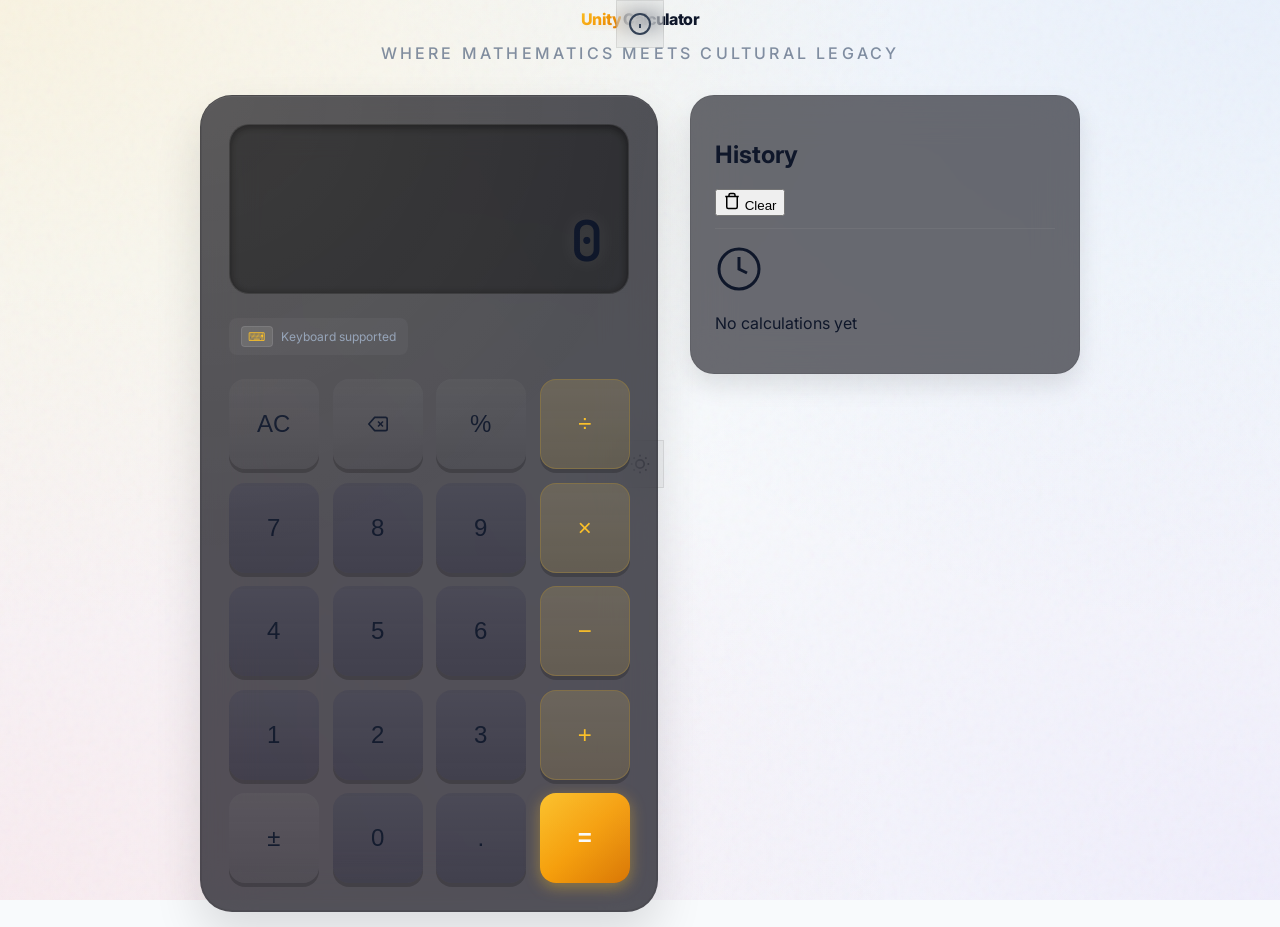
==== index.html @ d8ff5983 "Improve UI design and visual layout" ====
<!DOCTYPE html>
<html lang="en" dir="ltr">
<head>
  <meta charset="UTF-8">
  <meta name="viewport" content="width=device-width, initial-scale=1.0">
  <meta name="description" content="A modern calculator featuring a unique cultural tribute to Kurdish unity, inspired by Qazi Muhammad's legacy. 2 + 2 = 1 symbolizes the unity of the Kurdish nation.">
  <meta name="keywords" content="calculator, Kurdish, Qazi Muhammad, unity, cultural, web app">
  <meta name="author" content="Azad Ihsan">
  <meta name="theme-color" content="#0f0f1a">
  
  <!-- Open Graph / Social Media -->
  <meta property="og:type" content="website">
  <meta property="og:title" content="Unity Calculator | 2 + 2 = 1">
  <meta property="og:description" content="A calculator tribute to Kurdish unity, inspired by Qazi Muhammad.">
  <meta property="og:image" content="assets/images/og-image.png">
  
  <title>Unity Calculator | 2 + 2 = 1 | A Cultural Tribute</title>
  
  <!-- Favicon -->
  <link rel="icon" type="image/svg+xml" href="assets/favicon.svg">
  
  <!-- Google Fonts -->
  <link rel="preconnect" href="https://fonts.googleapis.com">
  <link rel="preconnect" href="https://fonts.gstatic.com" crossorigin>
  <link href="https://fonts.googleapis.com/css2?family=Inter:wght@300;400;500;600;700&family=IBM+Plex+Sans+Arabic:wght@300;400;500;600;700&family=JetBrains+Mono:wght@400;500&display=swap" rel="stylesheet">
  
  <!-- Stylesheets -->
  <link rel="stylesheet" href="css/main.css">
  <link rel="stylesheet" href="css/calculator.css">
  <link rel="stylesheet" href="css/animations.css">
  <link rel="stylesheet" href="css/cultural-experience.css">
</head>
<body>
  <!-- Skip Link for Accessibility -->
  <a href="#calculator" class="skip-link">Skip to Calculator</a>
  
  <!-- Theme Toggle -->
  <button 
    class="theme-toggle" 
    id="themeToggle" 
    aria-label="Toggle dark/light theme"
    title="Toggle Theme"
  >
    <svg class="sun-icon" viewBox="0 0 24 24" fill="none" stroke="currentColor" stroke-width="2">
      <circle cx="12" cy="12" r="5"/>
      <line x1="12" y1="1" x2="12" y2="3"/>
      <line x1="12" y1="21" x2="12" y2="23"/>
      <line x1="4.22" y1="4.22" x2="5.64" y2="5.64"/>
      <line x1="18.36" y1="18.36" x2="19.78" y2="19.78"/>
      <line x1="1" y1="12" x2="3" y2="12"/>
      <line x1="21" y1="12" x2="23" y2="12"/>
      <line x1="4.22" y1="19.78" x2="5.64" y2="18.36"/>
      <line x1="18.36" y1="5.64" x2="19.78" y2="4.22"/>
    </svg>
    <svg class="moon-icon" viewBox="0 0 24 24" fill="none" stroke="currentColor" stroke-width="2">
      <path d="M21 12.79A9 9 0 1 1 11.21 3 7 7 0 0 0 21 12.79z"/>
    </svg>
  </button>

  <!-- Audio Consent Banner -->
  <div class="audio-consent-banner" id="audioConsentBanner" role="alert" hidden>
    <div class="consent-content">
      <span>🔊 This experience includes audio. Enable sound?</span>
      <div class="consent-actions">
        <button id="allowAudio" class="consent-btn consent-btn--allow">Enable Audio</button>
        <button id="denyAudio" class="consent-btn consent-btn--deny">No Thanks</button>
      </div>
    </div>
  </div>

  <!-- Main App Container -->
  <div class="app-container" id="appContainer">
    
    <!-- Header Section -->
    <header class="app-header">
      <h1 class="app-title">
        <span class="title-accent">Unity</span> Calculator
      </h1>
      <p class="app-tagline">Where mathematics meets cultural legacy</p>
    </header>

    <!-- Calculator Container -->
    <main class="calculator-wrapper" id="calculatorWrapper">
      
      <!-- Calculator -->
      <div class="calculator" id="calculator" role="application" aria-label="Calculator">
        
        <!-- Display Section -->
        <div class="calculator__display-container">
          <div class="calculator__history" id="historyDisplay" aria-live="polite" aria-label="Calculation history"></div>
          <div class="calculator__display" id="display" aria-live="polite" aria-label="Current calculation">0</div>
        </div>
        
        <!-- Keyboard Hint -->
        <div class="keyboard-hint" aria-hidden="true">
          <kbd>⌨</kbd> Keyboard supported
        </div>

        <!-- Button Grid -->
        <div class="calculator__buttons" role="group" aria-label="Calculator buttons">
          
          <!-- Row 1: Clear, Backspace, Percentage, Divide -->
          <button class="calc-btn calc-btn--function" data-action="clear" aria-label="Clear all">AC</button>
          <button class="calc-btn calc-btn--function" data-action="backspace" aria-label="Delete last character">
            <svg viewBox="0 0 24 24" width="20" height="20" fill="none" stroke="currentColor" stroke-width="2">
              <path d="M21 4H8l-7 8 7 8h13a2 2 0 0 0 2-2V6a2 2 0 0 0-2-2z"/>
              <line x1="18" y1="9" x2="12" y2="15"/>
              <line x1="12" y1="9" x2="18" y2="15"/>
            </svg>
          </button>
          <button class="calc-btn calc-btn--function" data-action="percent" aria-label="Percentage">%</button>
          <button class="calc-btn calc-btn--operator" data-action="operator" data-value="/" aria-label="Divide">÷</button>
          
          <!-- Row 2: 7, 8, 9, Multiply -->
          <button class="calc-btn calc-btn--number" data-action="number" data-value="7">7</button>
          <button class="calc-btn calc-btn--number" data-action="number" data-value="8">8</button>
          <button class="calc-btn calc-btn--number" data-action="number" data-value="9">9</button>
          <button class="calc-btn calc-btn--operator" data-action="operator" data-value="*" aria-label="Multiply">×</button>
          
          <!-- Row 3: 4, 5, 6, Subtract -->
          <button class="calc-btn calc-btn--number" data-action="number" data-value="4">4</button>
          <button class="calc-btn calc-btn--number" data-action="number" data-value="5">5</button>
          <button class="calc-btn calc-btn--number" data-action="number" data-value="6">6</button>
          <button class="calc-btn calc-btn--operator" data-action="operator" data-value="-" aria-label="Subtract">−</button>
          
          <!-- Row 4: 1, 2, 3, Add -->
          <button class="calc-btn calc-btn--number" data-action="number" data-value="1">1</button>
          <button class="calc-btn calc-btn--number" data-action="number" data-value="2">2</button>
          <button class="calc-btn calc-btn--number" data-action="number" data-value="3">3</button>
          <button class="calc-btn calc-btn--operator" data-action="operator" data-value="+" aria-label="Add">+</button>
          
          <!-- Row 5: ±, 0, Decimal, Equals -->
          <button class="calc-btn calc-btn--function" data-action="negate" aria-label="Toggle positive/negative">±</button>
          <button class="calc-btn calc-btn--number" data-action="number" data-value="0">0</button>
          <button class="calc-btn calc-btn--number" data-action="decimal" aria-label="Decimal point">.</button>
          <button class="calc-btn calc-btn--equals" data-action="calculate" aria-label="Calculate result">=</button>
          
        </div>
      </div>

      <!-- History Panel -->
      <aside class="history-panel" id="historyPanel" aria-label="Calculation history">
        <div class="history-panel__header">
          <h2>History</h2>
          <button class="history-panel__clear" id="clearHistory" aria-label="Clear history">
            <svg viewBox="0 0 24 24" width="18" height="18" fill="none" stroke="currentColor" stroke-width="2">
              <polyline points="3 6 5 6 21 6"/>
              <path d="M19 6v14a2 2 0 0 1-2 2H7a2 2 0 0 1-2-2V6m3 0V4a2 2 0 0 1 2-2h4a2 2 0 0 1 2 2v2"/>
            </svg>
            Clear
          </button>
        </div>
        <ul class="history-panel__list" id="historyList" role="list">
          <!-- History items will be added dynamically -->
        </ul>
        <div class="history-panel__empty" id="historyEmpty">
          <svg viewBox="0 0 24 24" width="48" height="48" fill="none" stroke="currentColor" stroke-width="1.5">
            <circle cx="12" cy="12" r="10"/>
            <polyline points="12 6 12 12 16 14"/>
          </svg>
          <p>No calculations yet</p>
        </div>
      </aside>

    </main>

    <!-- Info Button -->
    <button class="info-button" id="infoButton" aria-label="About the 2+2=1 cultural feature">
      <svg viewBox="0 0 24 24" width="24" height="24" fill="none" stroke="currentColor" stroke-width="2">
        <circle cx="12" cy="12" r="10"/>
        <line x1="12" y1="16" x2="12" y2="12"/>
        <line x1="12" y1="8" x2="12.01" y2="8"/>
      </svg>
    </button>

  </div>

  <!-- Cultural Experience Overlay -->
  <div class="cultural-overlay" id="culturalOverlay" aria-hidden="true" role="dialog" aria-labelledby="culturalTitle">
    
    <div class="cultural-content">
      
      <!-- Close Button -->
      <button class="cultural-close" id="culturalClose" aria-label="Close cultural experience">
        <svg viewBox="0 0 24 24" width="24" height="24" fill="none" stroke="currentColor" stroke-width="2">
          <line x1="18" y1="6" x2="6" y2="18"/>
          <line x1="6" y1="6" x2="18" y2="18"/>
        </svg>
      </button>
      
      <!-- Audio Controls -->
      <div class="audio-controls" id="audioControls">
        <button class="audio-btn" id="audioMuteBtn" aria-label="Mute/Unmute audio">
          <svg class="audio-icon--on" viewBox="0 0 24 24" fill="none" stroke="currentColor" stroke-width="2">
            <polygon points="11 5 6 9 2 9 2 15 6 15 11 19 11 5"/>
            <path d="M19.07 4.93a10 10 0 0 1 0 14.14M15.54 8.46a5 5 0 0 1 0 7.07"/>
          </svg>
          <svg class="audio-icon--off" viewBox="0 0 24 24" fill="none" stroke="currentColor" stroke-width="2">
            <polygon points="11 5 6 9 2 9 2 15 6 15 11 19 11 5"/>
            <line x1="23" y1="9" x2="17" y2="15"/>
            <line x1="17" y1="9" x2="23" y2="15"/>
          </svg>
        </button>
        <input 
          type="range" 
          class="volume-slider" 
          id="volumeSlider" 
          min="0" 
          max="100" 
          value="80"
          aria-label="Volume control"
        >
      </div>

      <!-- Portrait Section -->
      <div class="cultural-portrait" id="culturalPortrait">
        <div class="portrait-glow"></div>
        <img src="qazi.jpeg" alt="Portrait of Qazi Muhammad, President of the Republic of Mahabad (1946)" class="portrait-image" id="portraitImage">
        <div class="portrait-frame"></div>
      </div>
      
      <!-- Unity Message -->
      <div class="unity-message" id="unityMessage">
        <h2 class="unity-title" id="culturalTitle">2 + 2 = 1</h2>
        <p class="unity-subtitle">The Mathematics of Unity</p>
      </div>

      <!-- Poetry Container -->
      <div class="poetry-container" id="poetryContainer">
        <p class="poetry-line" id="poetryLine" dir="rtl" lang="ku"></p>
      </div>

      <!-- Progress Bar -->
      <div class="experience-progress" id="experienceProgress">
        <div class="progress-bar" id="progressBar"></div>
      </div>

      <!-- About Section (visible after experience or via info button) -->
      <div class="cultural-about" id="culturalAbout">
        <h3>About This Feature</h3>
        <p>
          <strong>Qazi Muhammad</strong> (1893–1947) was a Kurdish leader who established the 
          <strong>Republic of Mahabad</strong> in 1946, the first Kurdish autonomous state. 
          He is remembered as a symbol of Kurdish identity and unity.
        </p>
        <p>
          The phrase <strong>"2 + 2 = 1"</strong> represents the idea that divided parts 
          coming together create something greater—<em>unity</em>. In this context, 
          it symbolizes the aspiration for Kurdish unity across borders.
        </p>
        <p class="cultural-quote" dir="rtl" lang="ku">
          "کوردستانم هەر ووڵاتێکەو نابێت بە چوار"
        </p>
        <p class="cultural-quote-translation">
          "My Kurdistan, a single homeland, shall never be four."
        </p>
      </div>

    </div>
  </div>

  <!-- Info Modal -->
  <div class="info-modal" id="infoModal" role="dialog" aria-labelledby="infoModalTitle" aria-hidden="true">
    <div class="info-modal__backdrop" id="infoModalBackdrop"></div>
    <div class="info-modal__content">
      <button class="info-modal__close" id="infoModalClose" aria-label="Close modal">
        <svg viewBox="0 0 24 24" width="24" height="24" fill="none" stroke="currentColor" stroke-width="2">
          <line x1="18" y1="6" x2="6" y2="18"/>
          <line x1="6" y1="6" x2="18" y2="18"/>
        </svg>
      </button>
      <h2 id="infoModalTitle">The Cultural Feature</h2>
      <div class="info-modal__body">
        <p>
          Try entering <strong>2 + 2</strong> and pressing equals to discover a unique 
          cultural experience honoring Kurdish history and unity.
        </p>
        <div class="info-modal__hint">
          <span class="key">2</span>
          <span class="operator">+</span>
          <span class="key">2</span>
          <span class="operator">=</span>
          <span class="result">?</span>
        </div>
      </div>
    </div>
  </div>

  <!-- Toast Notifications -->
  <div class="toast-container" id="toastContainer" aria-live="polite"></div>

  <!-- Scripts -->
  <script src="js/utils.js"></script>
  <script src="js/calculator.js"></script>
  <script src="js/history.js"></script>
  <script src="js/cultural-experience.js"></script>
  <script src="js/theme.js"></script>
  <script src="js/audio.js"></script>
  <script src="js/app.js"></script>
</body>
</html>
---- css/main.css ----
/*
 * Unity Calculator - Main Styles
 * A modern, accessible calculator with cultural features
 * 
 * Design System & Variables
 */

/* ===================================
   CSS Custom Properties (Variables)
   =================================== */

:root {
  /* Color Palette - Premium Dark Theme */
  --color-bg-primary: #050508;
  --color-bg-secondary: #0c0c14;
  --color-bg-tertiary: #14141f;
  --color-bg-elevated: #1c1c2b;

  /* Premium Glass Effect Colors */
  --color-glass: rgba(255, 255, 255, 0.03);
  --color-glass-border: rgba(255, 255, 255, 0.1);
  --color-glass-thick: rgba(255, 255, 255, 0.07);
  --color-glass-highlight: rgba(255, 255, 255, 0.12);

  /* Text Colors */
  --color-text-primary: #f8fafc;
  --color-text-secondary: rgba(248, 250, 252, 0.85);
  --color-text-tertiary: rgba(248, 250, 252, 0.6);
  --color-text-muted: rgba(248, 250, 252, 0.4);

  /* Accent Colors - More Vibrant & Deep */
  --color-accent-primary: #fbbf24;
  --color-accent-secondary: #f59e0b;
  --color-accent-gradient: linear-gradient(
    135deg,
    #fbbf24 0%,
    #f59e0b 50%,
    #d97706 100%
  );
  --color-accent-glow: rgba(251, 191, 36, 0.4);
  --color-accent-soft: rgba(251, 191, 36, 0.1);

  /* Semantic Colors */
  --color-success: #10b981;
  --color-warning: #f59e0b;
  --color-error: #f43f5e;
  --color-info: #3b82f6;

  /* Shadows - More sophisticated layering */
  --shadow-sm: 0 1px 3px rgba(0, 0, 0, 0.4);
  --shadow-md: 0 4px 12px rgba(0, 0, 0, 0.5);
  --shadow-lg: 0 12px 32px rgba(0, 0, 0, 0.6);
  --shadow-xl: 0 32px 64px rgba(0, 0, 0, 0.7);
  --shadow-glow: 0 0 30px var(--color-accent-glow);
  --shadow-inner: inset 0 2px 4px rgba(0, 0, 0, 0.4);

  /* Typography */
  --font-primary: "Inter", system-ui, -apple-system, sans-serif;
  --font-mono: "JetBrains Mono", monospace;

  /* Layout */
  --calculator-max-width: 400px;
  --history-panel-width: 340px;
}

[data-theme="light"] {
  --color-bg-primary: #f8fafc;
  --color-bg-secondary: #ffffff;
  --color-bg-tertiary: #f1f5f9;
  --color-bg-elevated: #ffffff;

  --color-glass: rgba(0, 0, 0, 0.03);
  --color-glass-border: rgba(0, 0, 0, 0.08);
  --color-glass-thick: rgba(0, 0, 0, 0.05);

  --color-text-primary: #0f172a;
  --color-text-secondary: #334155;
  --color-text-tertiary: #64748b;
  --color-text-muted: #94a3b8;

  --shadow-sm: 0 1px 2px rgba(0, 0, 0, 0.05);
  --shadow-md: 0 4px 8px rgba(0, 0, 0, 0.08);
  --shadow-lg: 0 12px 24px rgba(0, 0, 0, 0.1);
  --shadow-xl: 0 24px 48px rgba(0, 0, 0, 0.12);
  --shadow-inner: inset 0 2px 4px rgba(0, 0, 0, 0.03);
}

/* ===================================
   Base Styles & Premium Background
   =================================== */

body {
  margin: 0;
  padding: 0;
  min-height: 100vh;
  font-family: var(--font-primary);
  color: var(--color-text-primary);
  background-color: var(--color-bg-primary);
  display: flex;
  flex-direction: column;
  align-items: center;
  justify-content: center;
  overflow-x: hidden;
  position: relative;
}

/* Premium Mesh Background */
body::before {
  content: "";
  position: fixed;
  top: 0;
  left: 0;
  width: 100%;
  height: 100%;
  z-index: -2;
  background: radial-gradient(
      at 0% 0%,
      rgba(251, 191, 36, 0.12) 0,
      transparent 50%
    ),
    radial-gradient(at 100% 0%, rgba(59, 130, 246, 0.08) 0, transparent 50%),
    radial-gradient(at 100% 100%, rgba(139, 92, 246, 0.08) 0, transparent 50%),
    radial-gradient(at 0% 100%, rgba(244, 63, 94, 0.08) 0, transparent 50%),
    var(--color-bg-primary);
  background-size: 100% 100%;
  animation: bgPulse 20s ease-in-out infinite alternate;
}

@keyframes bgPulse {
  0% {
    transform: scale(1);
  }
  100% {
    transform: scale(1.1);
  }
}

/* Subtle Noise Texture Overlay */
body::after {
  content: "";
  position: fixed;
  top: 0;
  left: 0;
  width: 100%;
  height: 100%;
  z-index: -1;
  opacity: 0.04;
  pointer-events: none;
  background-image: url("data:image/svg+xml,%3Csvg viewBox='0 0 200 200' xmlns='http://www.w3.org/2000/svg'%3E%3Cfilter id='noiseFilter'%3E%3CfeTurbulence type='fractalNoise' baseFrequency='0.65' numOctaves='3' stitchTiles='stitch'/%3E%3C/filter%3E%3Crect width='100%25' height='100%25' filter='url(%23noiseFilter)'/%3E%3C/svg%3E");
}

/* ===================================
   Accessibility
   =================================== */

.skip-link {
  position: absolute;
  top: -100%;
  left: 50%;
  transform: translateX(-50%);
  background: var(--color-accent-primary);
  color: var(--color-bg-primary);
  padding: var(--space-3) var(--space-6);
  border-radius: var(--radius-md);
  font-weight: var(--font-weight-semibold);
  text-decoration: none;
  z-index: var(--z-max);
  transition: top var(--transition-fast);
}

.skip-link:focus {
  top: var(--space-4);
}

/* Reduced motion preference */
@media (prefers-reduced-motion: reduce) {
  *,
  *::before,
  *::after {
    animation-duration: 0.01ms !important;
    animation-iteration-count: 1 !important;
    transition-duration: 0.01ms !important;
  }
}

/* Focus visible styles */
:focus-visible {
  outline: 2px solid var(--color-accent-primary);
  outline-offset: 2px;
}

:focus:not(:focus-visible) {
  outline: none;
}

/* ===================================
   Utility Classes
   =================================== */

.sr-only {
  position: absolute;
  width: 1px;
  height: 1px;
  padding: 0;
  margin: -1px;
  overflow: hidden;
  clip: rect(0, 0, 0, 0);
  white-space: nowrap;
  border: 0;
}

[hidden] {
  display: none !important;
}

/* ===================================
   Theme Toggle
   =================================== */

.theme-toggle {
  position: fixed;
  top: var(--space-4);
  right: var(--space-4);
  width: 48px;
  height: 48px;
  border-radius: var(--radius-full);
  border: 1px solid var(--color-glass-border);
  background: var(--color-glass);
  backdrop-filter: blur(10px);
  -webkit-backdrop-filter: blur(10px);
  color: var(--color-text-primary);
  cursor: pointer;
  display: flex;
  align-items: center;
  justify-content: center;
  transition: all var(--transition-normal);
  z-index: var(--z-sticky);
}

.theme-toggle:hover {
  background: var(--color-glass-thick);
  border-color: var(--color-accent-primary);
  color: var(--color-accent-primary);
  transform: scale(1.1) rotate(10deg);
}

.theme-toggle:active {
  transform: scale(0.95);
}

.theme-toggle svg {
  width: 20px;
  height: 20px;
}

.theme-toggle .sun-icon {
  display: none;
}

.theme-toggle .moon-icon {
  display: block;
}

[data-theme="light"] .theme-toggle .sun-icon {
  display: block;
}

[data-theme="light"] .theme-toggle .moon-icon {
  display: none;
}

/* ===================================
   Audio Consent Banner
   =================================== */

.audio-consent-banner {
  position: fixed;
  bottom: var(--space-6);
  left: 50%;
  transform: translateX(-50%);
  background: var(--color-bg-elevated);
  border: 1px solid var(--color-glass-border);
  border-radius: var(--radius-xl);
  padding: var(--space-4) var(--space-6);
  box-shadow: var(--shadow-xl);
  z-index: var(--z-modal);
  animation: slideUp 0.4s var(--transition-spring);
}

@keyframes slideUp {
  from {
    opacity: 0;
    transform: translateX(-50%) translateY(20px);
  }
  to {
    opacity: 1;
    transform: translateX(-50%) translateY(0);
  }
}

.consent-content {
  display: flex;
  flex-wrap: wrap;
  align-items: center;
  justify-content: center;
  gap: var(--space-4);
}

.consent-content span {
  color: var(--color-text-secondary);
}

.consent-actions {
  display: flex;
  gap: var(--space-3);
}

.consent-btn {
  padding: var(--space-2) var(--space-4);
  border-radius: var(--radius-md);
  font-size: var(--font-size-sm);
  font-weight: var(--font-weight-medium);
  cursor: pointer;
  transition: all var(--transition-fast);
  border: none;
}

.consent-btn--allow {
  background: var(--color-accent-gradient);
  color: white;
}

.consent-btn--allow:hover {
  filter: brightness(1.1);
}

.consent-btn--deny {
  background: var(--color-btn-function);
  color: var(--color-text-secondary);
}

.consent-btn--deny:hover {
  background: var(--color-btn-function-hover);
}

/* ===================================
   App Container
   =================================== */

.app-container {
  max-width: calc(
    var(--calculator-max-width) + var(--history-panel-width) + var(--space-8)
  );
  width: 100%;
  display: flex;
  flex-direction: column;
  align-items: center;
  gap: var(--space-6);
}

/* ===================================
   App Header
   =================================== */

.app-header {
  text-align: center;
  margin-bottom: var(--space-4);
}

.app-title {
  font-size: var(--font-size-4xl);
  font-weight: 800;
  letter-spacing: -0.04em;
  margin-bottom: 0.75rem;
  line-height: 1;
}

.title-accent {
  background: var(--color-accent-gradient);
  -webkit-background-clip: text;
  -webkit-text-fill-color: transparent;
  background-clip: text;
  position: relative;
}

.title-accent::after {
  content: "";
  position: absolute;
  bottom: 0.1em;
  left: 0;
  width: 100%;
  height: 0.1em;
  background: var(--color-accent-gradient);
  opacity: 0.3;
  border-radius: 99px;
  filter: blur(2px);
}

.app-tagline {
  color: var(--color-text-tertiary);
  font-size: var(--font-size-sm);
  font-weight: 500;
  letter-spacing: 0.2em;
  text-transform: uppercase;
  opacity: 0.8;
}

/* ===================================
   Info Button
   =================================== */

.info-button {
  position: fixed;
  bottom: var(--space-4);
  right: var(--space-4);
  width: 48px;
  height: 48px;
  border-radius: var(--radius-full);
  border: 1px solid var(--color-glass-border);
  background: var(--color-glass);
  backdrop-filter: blur(10px);
  -webkit-backdrop-filter: blur(10px);
  color: var(--color-text-secondary);
  cursor: pointer;
  display: flex;
  align-items: center;
  justify-content: center;
  transition: all var(--transition-normal);
  z-index: var(--z-sticky);
}

.info-button:hover {
  color: var(--color-accent-primary);
  border-color: var(--color-accent-primary);
  background: var(--color-glass-hover);
}

/* ===================================
   Toast Notifications
   =================================== */

.toast-container {
  position: fixed;
  bottom: var(--space-6);
  left: 50%;
  transform: translateX(-50%);
  z-index: var(--z-toast);
  display: flex;
  flex-direction: column;
  gap: var(--space-3);
}

.toast {
  background: var(--color-bg-elevated);
  border: 1px solid var(--color-glass-border);
  border-radius: var(--radius-lg);
  padding: var(--space-3) var(--space-5);
  color: var(--color-text-primary);
  font-size: var(--font-size-sm);
  box-shadow: var(--shadow-lg);
  animation: toastIn 0.3s var(--transition-spring);
}

.toast.toast--exiting {
  animation: toastOut 0.2s ease forwards;
}

@keyframes toastIn {
  from {
    opacity: 0;
    transform: translateY(10px) scale(0.95);
  }
  to {
    opacity: 1;
    transform: translateY(0) scale(1);
  }
}

@keyframes toastOut {
  from {
    opacity: 1;
    transform: translateY(0) scale(1);
  }
  to {
    opacity: 0;
    transform: translateY(-10px) scale(0.95);
  }
}

/* ===================================
   Responsive Adjustments
   =================================== */

@media (max-width: 480px) {
  :root {
    --font-size-3xl: 1.75rem;
    --font-size-4xl: 2rem;
  }

  body {
    padding: var(--space-3);
  }

  .theme-toggle,
  .info-button {
    width: 40px;
    height: 40px;
  }

  .theme-toggle svg,
  .info-button svg {
    width: 18px;
    height: 18px;
  }

  .audio-consent-banner {
    left: var(--space-3);
    right: var(--space-3);
    transform: none;
    padding: var(--space-4);
  }

  .consent-content {
    flex-direction: column;
    text-align: center;
  }
}

@media (min-width: 768px) {
  .calculator-wrapper {
    flex-direction: row;
    align-items: flex-start;
  }
}
---- css/calculator.css ----
/*
 * Unity Calculator - Calculator Component Styles
 * 
 * Modern, glassmorphic calculator design
 */

/* ===================================
   Calculator Wrapper
   =================================== */

/* ===================================
   Calculator Wrapper
   =================================== */

.calculator-wrapper {
  display: flex;
  flex-direction: column;
  gap: 2rem;
  width: 100%;
  align-items: center;
  padding: 1rem;
}

@media (min-width: 1024px) {
  .calculator-wrapper {
    flex-direction: row;
    align-items: flex-start;
    justify-content: center;
  }
}

/* ===================================
   Calculator Main Container
   =================================== */

.calculator {
  width: 100%;
  max-width: var(--calculator-max-width);
  background: rgba(12, 12, 20, 0.7);
  backdrop-filter: blur(25px) saturate(180%);
  -webkit-backdrop-filter: blur(25px) saturate(180%);
  border: 1px solid var(--color-glass-border);
  border-radius: 2rem;
  padding: 1.75rem;
  box-shadow: var(--shadow-xl), inset 0 0 0 1px var(--color-glass-border),
    inset 0 1px 0 0 rgba(255, 255, 255, 0.1);
  position: relative;
  overflow: hidden;
}

/* Premium Inner Glow */
.calculator::after {
  content: "";
  position: absolute;
  top: 0;
  left: 0;
  width: 100%;
  height: 100%;
  background: radial-gradient(
    circle at 0% 0%,
    rgba(255, 255, 255, 0.05) 0%,
    transparent 50%
  );
  pointer-events: none;
}

/* ===================================
   Display Section (OLED Style)
   =================================== */

.calculator__display-container {
  background: rgba(0, 0, 0, 0.4);
  border-radius: 1.25rem;
  padding: 1.5rem;
  margin-bottom: 1.5rem;
  min-height: 120px;
  display: flex;
  flex-direction: column;
  justify-content: flex-end;
  border: 1px solid rgba(255, 255, 255, 0.05);
  box-shadow: inset 0 2px 10px rgba(0, 0, 0, 0.5);
  position: relative;
}

/* Scanner line effect for display */
.calculator__display-container::before {
  content: "";
  position: absolute;
  top: 0;
  left: 0;
  width: 100%;
  height: 100%;
  background: repeating-linear-gradient(
    0deg,
    rgba(0, 0, 0, 0.05) 0px,
    rgba(0, 0, 0, 0.05) 1px,
    transparent 1px,
    transparent 2px
  );
  pointer-events: none;
  opacity: 0.15;
}

.keyboard-hint {
  display: flex;
  align-items: center;
  gap: 0.5rem;
  color: var(--color-text-muted);
  font-size: 0.75rem;
  margin-bottom: 1.5rem;
  padding: 0.5rem 0.75rem;
  background: rgba(255, 255, 255, 0.03);
  border-radius: 0.5rem;
  width: fit-content;
}

.keyboard-hint kbd {
  background: rgba(255, 255, 255, 0.1);
  padding: 0.1rem 0.4rem;
  border-radius: 0.25rem;
  border: 1px solid rgba(255, 255, 255, 0.1);
  font-family: var(--font-mono);
  color: var(--color-accent-primary);
}

.calculator__history {
  font-family: var(--font-mono);
  font-size: 0.875rem;
  color: var(--color-accent-primary);
  text-align: right;
  opacity: 0.6;
  margin-bottom: 0.5rem;
  letter-spacing: 1px;
}

.calculator__display {
  font-family: var(--font-mono);
  font-size: 3.5rem;
  font-weight: 500;
  color: var(--color-text-primary);
  text-align: right;
  word-break: break-all;
  line-height: 1;
  text-shadow: 0 0 20px rgba(255, 255, 255, 0.1);
}

/* ===================================
   Button Grid & Interaction
   =================================== */

.calculator__buttons {
  display: grid;
  grid-template-columns: repeat(4, 1fr);
  gap: 0.875rem;
}

.calc-btn {
  aspect-ratio: 1;
  border: none;
  border-radius: 1rem;
  font-size: 1.5rem;
  font-weight: 500;
  cursor: pointer;
  display: flex;
  align-items: center;
  justify-content: center;
  transition: all 0.2s cubic-bezier(0.4, 0, 0.2, 1);
  position: relative;
  overflow: hidden;
  color: var(--color-text-primary);
  background: var(--color-glass);
  box-shadow: 0 4px 0 rgba(0, 0, 0, 0.2);
}

.calc-btn::before {
  content: "";
  position: absolute;
  top: 0;
  left: 0;
  width: 100%;
  height: 100%;
  background: linear-gradient(
    180deg,
    rgba(255, 255, 255, 0.05) 0%,
    transparent 100%
  );
  opacity: 1;
}

/* Number Button */
.calc-btn--number {
  background: rgba(42, 42, 61, 0.4);
}

.calc-btn--number:hover {
  background: rgba(58, 58, 82, 0.6);
  transform: translateY(-2px);
  box-shadow: 0 6px 12px rgba(0, 0, 0, 0.3);
}

/* Operator Button */
.calc-btn--operator {
  background: rgba(251, 191, 36, 0.1);
  color: var(--color-accent-primary);
  border: 1px solid rgba(251, 191, 36, 0.2);
}

.calc-btn--operator:hover {
  background: var(--color-accent-primary);
  color: var(--color-bg-primary);
  box-shadow: 0 0 20px var(--color-accent-glow);
}

/* Equals Button - The Showstopper */
.calc-btn--equals {
  background: var(--color-accent-gradient);
  color: var(--color-bg-primary);
  font-weight: 700;
  box-shadow: 0 4px 15px var(--color-accent-glow);
}

.calc-btn--equals:hover {
  transform: scale(1.05);
  box-shadow: 0 6px 25px var(--color-accent-glow);
}

/* ===================================
   Floating History Panel
   =================================== */

.history-panel {
  width: 100%;
  max-width: var(--history-panel-width);
  background: rgba(12, 12, 20, 0.6);
  backdrop-filter: blur(20px);
  -webkit-backdrop-filter: blur(20px);
  border: 1px solid var(--color-glass-border);
  border-radius: 1.5rem;
  padding: 1.5rem;
  box-shadow: var(--shadow-lg);
  display: flex;
  flex-direction: column;
  max-height: 500px;
  animation: slideInRight 0.6s cubic-bezier(0.16, 1, 0.3, 1) forwards;
}

.history-panel__list {
  list-style: none;
  padding: 0;
  margin: 0;
  overflow-y: auto;
  flex: 1;
}

.history-panel__list::-webkit-scrollbar {
  width: 4px;
}

.history-panel__list::-webkit-scrollbar-thumb {
  background: rgba(255, 255, 255, 0.1);
  border-radius: 2px;
}

.history-panel__header {
  margin-bottom: 1rem;
  padding-bottom: 0.75rem;
  border-bottom: 1px solid rgba(255, 255, 255, 0.05);
}

.history-item {
  background: rgba(255, 255, 255, 0.02);
  border: 1px solid rgba(255, 255, 255, 0.03);
  padding: 1rem;
  border-radius: 1rem;
  margin-bottom: 0.75rem;
  transition: all 0.2s ease;
}

.history-item:hover {
  background: rgba(255, 255, 255, 0.05);
  border-color: rgba(255, 255, 255, 0.1);
  transform: translateX(4px);
}

.history-item {
  display: flex;
  align-items: center;
  justify-content: space-between;
  gap: 1rem;
}

.history-item__content {
  flex: 1;
  text-align: right;
}

.history-item__expression {
  font-size: 0.75rem;
  color: var(--color-text-muted);
  margin-bottom: 0.25rem;
}

.history-item__result {
  font-size: 1.125rem;
  font-weight: 600;
  color: var(--color-text-primary);
}

.history-item__delete {
  background: transparent;
  border: none;
  color: var(--color-text-muted);
  cursor: pointer;
  padding: 0.5rem;
  border-radius: 0.5rem;
  display: flex;
  align-items: center;
  justify-content: center;
  transition: all 0.2s ease;
  opacity: 0;
}

.history-item:hover .history-item__delete {
  opacity: 1;
}

.history-item__delete:hover {
  background: rgba(244, 63, 94, 0.1);
  color: var(--color-error);
}

/* ===================================
   Info Modal
   =================================== */

.info-modal {
  position: fixed;
  inset: 0;
  z-index: 1000;
  display: flex;
  align-items: center;
  justify-content: center;
  padding: 1.5rem;
  opacity: 0;
  visibility: hidden;
  transition: all 0.3s ease;
}

.info-modal.active {
  opacity: 1;
  visibility: visible;
}

.info-modal__backdrop {
  position: absolute;
  inset: 0;
  background: rgba(5, 5, 8, 0.8);
  backdrop-filter: blur(10px);
}

.info-modal__content {
  position: relative;
  width: 100%;
  max-width: 400px;
  background: var(--color-bg-secondary);
  border: 1px solid var(--color-glass-border);
  border-radius: 2rem;
  padding: 2.5rem;
  box-shadow: var(--shadow-xl);
  transform: scale(0.9);
  transition: all 0.3s cubic-bezier(0.34, 1.56, 0.64, 1);
}

.info-modal.active .info-modal__content {
  transform: scale(1);
}

.info-modal__close {
  position: absolute;
  top: 1.25rem;
  right: 1.25rem;
  background: transparent;
  border: none;
  color: var(--color-text-muted);
  cursor: pointer;
  padding: 0.5rem;
  border-radius: 50%;
  display: flex;
  align-items: center;
  justify-content: center;
  transition: all 0.2s ease;
}

.info-modal__close:hover {
  background: rgba(255, 255, 255, 0.05);
  color: var(--color-text-primary);
}

.info-modal__content h2 {
  font-size: var(--font-size-2xl);
  font-weight: var(--font-weight-bold);
  margin-bottom: var(--space-4);
  color: var(--color-text-primary);
}

.info-modal__body {
  color: var(--color-text-secondary);
  line-height: var(--line-height-relaxed);
}

.info-modal__body strong {
  color: var(--color-accent-primary);
  font-weight: var(--font-weight-semibold);
}

.info-modal__hint {
  display: flex;
  align-items: center;
  justify-content: center;
  gap: var(--space-3);
  margin-top: var(--space-6);
  padding: var(--space-4);
  background: var(--color-bg-primary);
  border-radius: var(--radius-lg);
}

.info-modal__hint .key {
  width: 48px;
  height: 48px;
  display: flex;
  align-items: center;
  justify-content: center;
  background: var(--color-btn-number);
  border-radius: var(--radius-lg);
  font-family: var(--font-mono);
  font-size: var(--font-size-xl);
  font-weight: var(--font-weight-medium);
  color: var(--color-text-primary);
}

.info-modal__hint .operator {
  font-size: var(--font-size-2xl);
  color: var(--color-accent-primary);
  font-weight: var(--font-weight-bold);
}

.info-modal__hint .result {
  width: 48px;
  height: 48px;
  display: flex;
  align-items: center;
  justify-content: center;
  background: var(--color-accent-gradient);
  border-radius: var(--radius-lg);
  font-size: var(--font-size-xl);
  font-weight: var(--font-weight-bold);
  color: white;
  animation: questionPulse 1.5s ease-in-out infinite;
}

@keyframes questionPulse {
  0%,
  100% {
    transform: scale(1);
  }
  50% {
    transform: scale(1.1);
  }
}

/* ===================================
   Responsive Adjustments
   =================================== */

@media (max-width: 400px) {
  .calculator {
    padding: var(--space-4);
  }

  .calculator__buttons {
    gap: var(--space-2);
  }

  .calc-btn {
    font-size: var(--font-size-lg);
    border-radius: var(--radius-lg);
  }

  .calc-btn--operator,
  .calc-btn--equals {
    font-size: var(--font-size-xl);
  }

  .calculator__display {
    font-size: var(--font-size-3xl);
  }
}

@media (min-width: 768px) {
  .calc-btn:hover {
    transform: translateY(-2px);
  }
}
---- css/animations.css ----
/*
 * Unity Calculator - Animation Styles
 */

/* Entrance Animations */
.calculator {
  animation: calculatorEnter 0.6s cubic-bezier(0.34, 1.56, 0.64, 1) forwards;
}

@keyframes calculatorEnter {
  from {
    opacity: 0;
    transform: translateY(30px) scale(0.95);
  }
  to {
    opacity: 1;
    transform: translateY(0) scale(1);
  }
}

.history-panel {
  animation: historyEnter 0.6s cubic-bezier(0.34, 1.56, 0.64, 1) 0.1s forwards;
  opacity: 0;
}

@keyframes historyEnter {
  from {
    opacity: 0;
    transform: translateX(20px);
  }
  to {
    opacity: 1;
    transform: translateX(0);
  }
}

.app-header {
  animation: headerEnter 0.5s ease-out forwards;
}

@keyframes headerEnter {
  from {
    opacity: 0;
    transform: translateY(-20px);
  }
  to {
    opacity: 1;
    transform: translateY(0);
  }
}

/* Button staggered entrance */
.calc-btn {
  opacity: 0;
  animation: buttonEnter 0.3s ease-out forwards;
}

@keyframes buttonEnter {
  from {
    opacity: 0;
    transform: scale(0.8);
  }
  to {
    opacity: 1;
    transform: scale(1);
  }
}

.calculator__buttons .calc-btn:nth-child(1) {
  animation-delay: 0.1s;
}
.calculator__buttons .calc-btn:nth-child(2) {
  animation-delay: 0.12s;
}
.calculator__buttons .calc-btn:nth-child(3) {
  animation-delay: 0.14s;
}
.calculator__buttons .calc-btn:nth-child(4) {
  animation-delay: 0.16s;
}
.calculator__buttons .calc-btn:nth-child(5) {
  animation-delay: 0.18s;
}
.calculator__buttons .calc-btn:nth-child(6) {
  animation-delay: 0.2s;
}
.calculator__buttons .calc-btn:nth-child(7) {
  animation-delay: 0.22s;
}
.calculator__buttons .calc-btn:nth-child(8) {
  animation-delay: 0.24s;
}
.calculator__buttons .calc-btn:nth-child(9) {
  animation-delay: 0.26s;
}
.calculator__buttons .calc-btn:nth-child(10) {
  animation-delay: 0.28s;
}
.calculator__buttons .calc-btn:nth-child(11) {
  animation-delay: 0.3s;
}
.calculator__buttons .calc-btn:nth-child(12) {
  animation-delay: 0.32s;
}
.calculator__buttons .calc-btn:nth-child(13) {
  animation-delay: 0.34s;
}
.calculator__buttons .calc-btn:nth-child(14) {
  animation-delay: 0.36s;
}
.calculator__buttons .calc-btn:nth-child(15) {
  animation-delay: 0.38s;
}
.calculator__buttons .calc-btn:nth-child(16) {
  animation-delay: 0.4s;
}
.calculator__buttons .calc-btn:nth-child(17) {
  animation-delay: 0.42s;
}
.calculator__buttons .calc-btn:nth-child(18) {
  animation-delay: 0.44s;
}
.calculator__buttons .calc-btn:nth-child(19) {
  animation-delay: 0.46s;
}
.calculator__buttons .calc-btn:nth-child(20) {
  animation-delay: 0.48s;
}

/* Display Animations */
.calculator__display.typing {
  animation: typePulse 0.15s ease-out;
}

@keyframes typePulse {
  50% {
    transform: scale(1.02);
  }
}

.calculator__display.calculating {
  animation: calculatePulse 0.3s ease-out;
}

@keyframes calculatePulse {
  50% {
    transform: scale(1.05);
    filter: brightness(1.2);
  }
}

.calculator__display.shake {
  animation: errorShake 0.4s ease-out;
}

@keyframes errorShake {
  0%,
  100% {
    transform: translateX(0);
  }
  20%,
  60% {
    transform: translateX(-5px);
  }
  40%,
  80% {
    transform: translateX(5px);
  }
}

/* Operator glow */
.calc-btn--operator.active {
  animation: operatorGlow 0.5s ease-out;
}

@keyframes operatorGlow {
  50% {
    box-shadow: 0 0 40px rgba(245, 158, 11, 0.6);
  }
}

/* History Animations */
.history-item {
  animation: historyItemEnter 0.3s ease-out forwards;
}

@keyframes historyItemEnter {
  from {
    opacity: 0;
    transform: translateX(-10px);
  }
  to {
    opacity: 1;
    transform: translateX(0);
  }
}

.history-item.removing {
  animation: historyItemExit 0.3s ease-out forwards;
}

@keyframes historyItemExit {
  to {
    opacity: 0;
    transform: translateX(10px);
    max-height: 0;
  }
}

/* Utility animations */
.fade-in {
  animation: fadeIn 0.3s ease-out forwards;
}
@keyframes fadeIn {
  from {
    opacity: 0;
  }
  to {
    opacity: 1;
  }
}

.fade-out {
  animation: fadeOut 0.3s ease-out forwards;
}
@keyframes fadeOut {
  from {
    opacity: 1;
  }
  to {
    opacity: 0;
  }
}

.fade-in-up {
  animation: fadeInUp 0.4s ease-out forwards;
}
@keyframes fadeInUp {
  from {
    opacity: 0;
    transform: translateY(20px);
  }
  to {
    opacity: 1;
    transform: translateY(0);
  }
}

.scale-in {
  animation: scaleIn 0.3s cubic-bezier(0.34, 1.56, 0.64, 1) forwards;
}
@keyframes scaleIn {
  from {
    opacity: 0;
    transform: scale(0.9);
  }
  to {
    opacity: 1;
    transform: scale(1);
  }
}

.pulse {
  animation: pulse 2s ease-in-out infinite;
}
@keyframes pulse {
  50% {
    opacity: 0.7;
    transform: scale(0.98);
  }
}

.glow {
  animation: glow 2s ease-in-out infinite alternate;
}
@keyframes glow {
  from {
    box-shadow: 0 0 5px var(--color-accent-primary);
  }
  to {
    box-shadow: 0 0 30px var(--color-accent-primary);
  }
}

.heartbeat {
  animation: heartbeat 1.5s ease-in-out infinite;
}
@keyframes heartbeat {
  14%,
  42% {
    transform: scale(1.1);
  }
  0%,
  28%,
  70%,
  100% {
    transform: scale(1);
  }
}

@keyframes slideInRight {
  from {
    opacity: 0;
    transform: translateX(30px);
  }
  to {
    opacity: 1;
    transform: translateX(0);
  }
}

@keyframes slideInUp {
  from {
    opacity: 0;
    transform: translateY(30px);
  }
  to {
    opacity: 1;
    transform: translateY(0);
  }
}
---- css/cultural-experience.css ----
/*
 * Unity Calculator - Cultural Experience Styles
 * Cinematic & Emotional Tribute Design
 */

/* ===================================
   Cultural Experience Overlay
   =================================== */

.cultural-overlay {
  position: fixed;
  inset: 0;
  z-index: var(--z-overlay);
  background: radial-gradient(
    circle at center,
    rgba(10, 10, 15, 0.8) 0%,
    rgba(5, 5, 8, 1) 100%
  );
  backdrop-filter: blur(40px);
  -webkit-backdrop-filter: blur(40px);
  display: flex;
  align-items: center;
  justify-content: center;
  opacity: 0;
  visibility: hidden;
  transition: all 1.2s cubic-bezier(0.16, 1, 0.3, 1);
}

.cultural-overlay.active {
  opacity: 1;
  visibility: visible;
}

.cultural-content {
  width: 100%;
  max-width: 900px;
  display: flex;
  flex-direction: column;
  align-items: center;
  gap: 2.5rem;
  padding: 3rem;
  text-align: center;
  position: relative;
  z-index: 10;
}

/* ===================================
   Portrait (Living & Cinematic Reveal)
   =================================== */

.cultural-portrait {
  position: relative;
  width: 320px;
  height: 320px;
  border-radius: 50%;
  padding: 10px;
  background: linear-gradient(
    135deg,
    rgba(251, 191, 36, 0.3) 0%,
    transparent 100%
  );
  box-shadow: 0 0 60px rgba(251, 191, 36, 0.1);
  transform: scale(0.9);
  opacity: 0;
  transition: all 1.5s cubic-bezier(0.16, 1, 0.3, 1);
  transition-delay: 0.5s;
}

.cultural-overlay.active .cultural-portrait {
  transform: scale(1);
  opacity: 1;
}

.portrait-image {
  width: 100%;
  height: 100%;
  object-fit: cover;
  border-radius: 50%;
  border: 4px solid var(--color-bg-primary);
  /* Living effect: Subtle zoom and pan */
  animation: livingPortrait 30s ease-in-out infinite;
  filter: contrast(1.1) brightness(0.9);
}

.portrait-glow {
  position: absolute;
  inset: -15px;
  border: 1px solid rgba(251, 191, 36, 0.2);
  border-radius: 50%;
  animation: spin 60s linear infinite;
}

.portrait-glow::before {
  content: "";
  position: absolute;
  top: -4px;
  left: 50%;
  width: 8px;
  height: 8px;
  background: var(--color-accent-primary);
  border-radius: 50%;
  box-shadow: 0 0 15px var(--color-accent-primary);
}

@keyframes livingPortrait {
  0%,
  100% {
    transform: scale(1) translate(0, 0);
  }
  50% {
    transform: scale(1.08) translate(-1%, 1%);
  }
}

@keyframes spin {
  from {
    transform: rotate(0deg);
  }
  to {
    transform: rotate(360deg);
  }
}

/* ===================================
   Typography (Cinematic Titles)
   =================================== */

.unity-message {
  opacity: 0;
  transform: translateY(20px);
  transition: all 1.2s cubic-bezier(0.16, 1, 0.3, 1);
  transition-delay: 0.8s;
}

.cultural-overlay.active .unity-message {
  opacity: 1;
  transform: translateY(0);
}

.unity-title {
  font-size: 5rem;
  font-weight: 700;
  letter-spacing: -0.05em;
  margin-bottom: 0.5rem;
  background: var(--color-accent-gradient);
  -webkit-background-clip: text;
  background-clip: text;
  -webkit-text-fill-color: transparent;
  filter: drop-shadow(0 0 20px rgba(251, 191, 36, 0.3));
}

.unity-subtitle {
  font-size: 1rem;
  text-transform: uppercase;
  letter-spacing: 0.4em;
  color: var(--color-text-tertiary);
}

/* ===================================
   Poetry Styling (The Heart)
   =================================== */

.poetry-container {
  min-height: 140px;
  display: flex;
  align-items: center;
  justify-content: center;
  width: 100%;
}

.poetry-line {
  font-family: "IBM Plex Sans Arabic", serif;
  font-size: 2.25rem;
  font-weight: 500;
  color: var(--color-text-primary);
  line-height: 1.5;
  opacity: 0;
  transform: translateY(30px);
  transition: all 1s cubic-bezier(0.16, 1, 0.3, 1);
  max-width: 800px;
  text-shadow: 0 0 40px rgba(251, 191, 36, 0.4);
}

.poetry-line.visible {
  opacity: 1;
  transform: translateY(0);
}

.poetry-line.fading {
  opacity: 0;
  transform: translateY(-30px);
  filter: blur(15px);
}

/* ===================================
   Experience Controls & Progress
   =================================== */

.experience-progress {
  width: 100%;
  max-width: 600px;
  height: 2px;
  background: rgba(255, 255, 255, 0.05);
  border-radius: 2px;
  overflow: hidden;
  margin-top: 3rem;
  opacity: 0;
  transition: opacity 1s ease 1.5s;
}

.cultural-overlay.active .experience-progress {
  opacity: 1;
}

.progress-bar {
  height: 100%;
  background: var(--color-accent-gradient);
  box-shadow: 0 0 15px var(--color-accent-primary);
  width: 0;
  transition: width 0.1s linear;
}

/* Close & Audio Buttons */
.cultural-close {
  position: absolute;
  top: 2rem;
  right: 2rem;
  background: rgba(255, 255, 255, 0.05);
  border: 1px solid rgba(255, 255, 255, 0.1);
  width: 50px;
  height: 50px;
  border-radius: 50%;
  display: flex;
  align-items: center;
  justify-content: center;
  color: var(--color-text-secondary);
  cursor: pointer;
  transition: all 0.3s ease;
  z-index: 100;
}

.cultural-close:hover {
  background: rgba(255, 255, 255, 0.1);
  transform: rotate(90deg);
  color: white;
}

.audio-controls {
  position: absolute;
  bottom: 2rem;
  left: 50%;
  transform: translateX(-50%);
  display: flex;
  align-items: center;
  gap: 1.5rem;
  background: rgba(255, 255, 255, 0.03);
  padding: 0.75rem 1.5rem;
  border-radius: 99px;
  border: 1px solid rgba(255, 255, 255, 0.05);
}

.audio-btn {
  background: transparent;
  border: none;
  color: white;
  cursor: pointer;
  display: flex;
  align-items: center;
}

.volume-slider {
  width: 100px;
  height: 4px;
}

/* ===================================
   Cultural About (End Reveal)
   =================================== */

.cultural-about {
  position: absolute;
  bottom: 6rem;
  max-width: 600px;
  background: rgba(20, 20, 30, 0.6);
  backdrop-filter: blur(10px);
  padding: 2rem;
  border-radius: 1.5rem;
  border: 1px solid var(--color-glass-border);
  opacity: 0;
  transform: translateY(20px);
  transition: all 1s cubic-bezier(0.16, 1, 0.3, 1);
  pointer-events: none;
}

.cultural-about.visible {
  opacity: 1;
  transform: translateY(0);
  pointer-events: all;
}

.cultural-about h3 {
  color: var(--color-accent-primary);
  margin-bottom: 1rem;
}

.cultural-about p {
  line-height: 1.6;
  color: var(--color-text-secondary);
  font-size: 0.95rem;
}

.cultural-quote {
  font-family: "IBM Plex Sans Arabic", serif;
  font-size: 1.5rem;
  margin-top: 1.5rem;
  color: var(--color-accent-primary);
}

/* ===================================
   Responsive Changes
   =================================== */

@media (max-width: 768px) {
  .unity-title {
    font-size: 3.5rem;
  }
  .cultural-portrait {
    width: 220px;
    height: 220px;
  }
  .poetry-line {
    font-size: 1.25rem;
  }
}
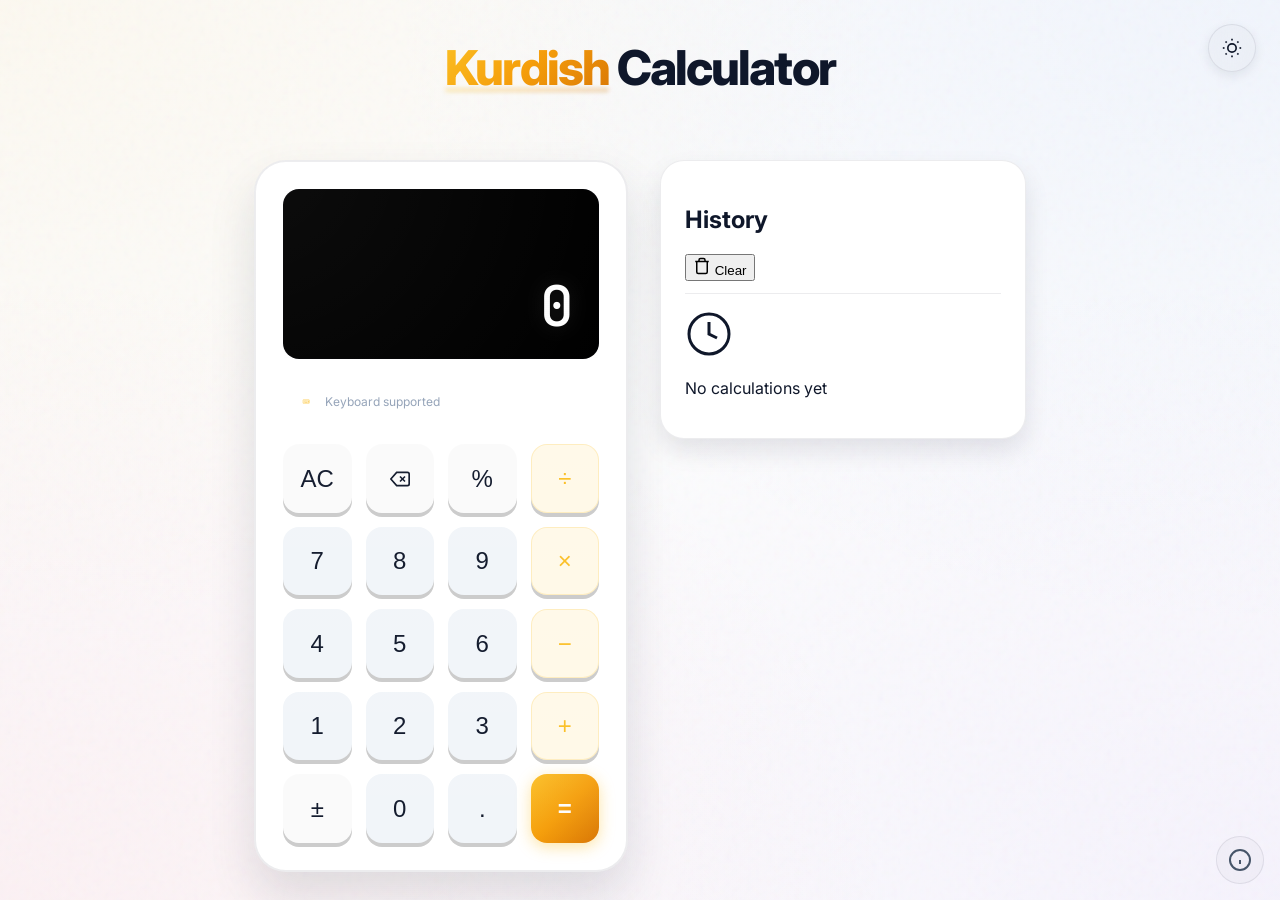
==== commit 7ac17fd5: "Improve UI design and sync text with sound" ====
--- a/index.html
+++ b/index.html
@@ -10,11 +10,11 @@
   
   <!-- Open Graph / Social Media -->
   <meta property="og:type" content="website">
-  <meta property="og:title" content="Unity Calculator | 2 + 2 = 1">
+  <meta property="og:title" content="Kurdish Calculator | 2 + 2 = 1">
   <meta property="og:description" content="A calculator tribute to Kurdish unity, inspired by Qazi Muhammad.">
   <meta property="og:image" content="assets/images/og-image.png">
   
-  <title>Unity Calculator | 2 + 2 = 1 | A Cultural Tribute</title>
+  <title>Kurdish Calculator | 2 + 2 = 1 | A Cultural Tribute</title>
   
   <!-- Favicon -->
   <link rel="icon" type="image/svg+xml" href="assets/favicon.svg">
@@ -74,9 +74,8 @@
     <!-- Header Section -->
     <header class="app-header">
       <h1 class="app-title">
-        <span class="title-accent">Unity</span> Calculator
+        <span class="title-accent">Kurdish</span> Calculator
       </h1>
-      <p class="app-tagline">Where mathematics meets cultural legacy</p>
     </header>
 
     <!-- Calculator Container -->
@@ -222,7 +221,6 @@
       <!-- Unity Message -->
       <div class="unity-message" id="unityMessage">
         <h2 class="unity-title" id="culturalTitle">2 + 2 = 1</h2>
-        <p class="unity-subtitle">The Mathematics of Unity</p>
       </div>
 
       <!-- Poetry Container -->
--- a/css/main.css
+++ b/css/main.css
@@ -1,5 +1,5 @@
 /*
- * Unity Calculator - Main Styles
+ * Kurdish Calculator - Main Styles
  * A modern, accessible calculator with cultural features
  * 
  * Design System & Variables
@@ -20,6 +20,7 @@
   --color-glass: rgba(255, 255, 255, 0.03);
   --color-glass-border: rgba(255, 255, 255, 0.1);
   --color-glass-thick: rgba(255, 255, 255, 0.07);
+  --color-glass-hover: rgba(255, 255, 255, 0.1);
   --color-glass-highlight: rgba(255, 255, 255, 0.12);
 
   /* Text Colors */
@@ -40,6 +41,11 @@
   --color-accent-glow: rgba(251, 191, 36, 0.4);
   --color-accent-soft: rgba(251, 191, 36, 0.1);
 
+  /* Button Colors */
+  --color-btn-number: rgba(42, 42, 61, 0.4);
+  --color-btn-function: rgba(255, 255, 255, 0.05);
+  --color-btn-function-hover: rgba(255, 255, 255, 0.1);
+
   /* Semantic Colors */
   --color-success: #10b981;
   --color-warning: #f59e0b;
@@ -54,9 +60,58 @@
   --shadow-glow: 0 0 30px var(--color-accent-glow);
   --shadow-inner: inset 0 2px 4px rgba(0, 0, 0, 0.4);
 
-  /* Typography */
+  /* Typography Scale */
   --font-primary: "Inter", system-ui, -apple-system, sans-serif;
   --font-mono: "JetBrains Mono", monospace;
+
+  --font-size-xs: 0.75rem;
+  --font-size-sm: 0.875rem;
+  --font-size-base: 1rem;
+  --font-size-lg: 1.125rem;
+  --font-size-xl: 1.25rem;
+  --font-size-2xl: 1.5rem;
+  --font-size-3xl: 2rem;
+  --font-size-4xl: 3rem;
+  --font-size-5xl: 4rem;
+
+  --font-weight-normal: 400;
+  --font-weight-medium: 500;
+  --font-weight-semibold: 600;
+  --font-weight-bold: 700;
+
+  --line-height-relaxed: 1.6;
+
+  /* Spacing System */
+  --space-1: 0.25rem;
+  --space-2: 0.5rem;
+  --space-3: 0.75rem;
+  --space-4: 1rem;
+  --space-5: 1.25rem;
+  --space-6: 1.5rem;
+  --space-8: 2rem;
+  --space-10: 2.5rem;
+  --space-12: 3rem;
+
+  /* Border Radius */
+  --radius-sm: 0.375rem;
+  --radius-md: 0.5rem;
+  --radius-lg: 1rem;
+  --radius-xl: 1.5rem;
+  --radius-2xl: 2rem;
+  --radius-full: 9999px;
+
+  /* Transitions */
+  --transition-fast: 150ms cubic-bezier(0.4, 0, 0.2, 1);
+  --transition-normal: 300ms cubic-bezier(0.4, 0, 0.2, 1);
+  --transition-slow: 500ms cubic-bezier(0.4, 0, 0.2, 1);
+  --transition-spring: 500ms cubic-bezier(0.175, 0.885, 0.32, 1.275);
+
+  /* Z-Index Scale */
+  --z-sticky: 100;
+  --z-toast: 200;
+  --z-modal: 300;
+  --z-overlay: 400;
+  --z-max: 500;
 
   /* Layout */
   --calculator-max-width: 400px;
@@ -64,25 +119,34 @@
 }
 
 [data-theme="light"] {
-  --color-bg-primary: #f8fafc;
+  --color-bg-primary: #fcfcfd;
   --color-bg-secondary: #ffffff;
   --color-bg-tertiary: #f1f5f9;
   --color-bg-elevated: #ffffff;
 
-  --color-glass: rgba(0, 0, 0, 0.03);
-  --color-glass-border: rgba(0, 0, 0, 0.08);
-  --color-glass-thick: rgba(0, 0, 0, 0.05);
+  --color-glass: rgba(0, 0, 0, 0.02);
+  --color-glass-border: rgba(15, 23, 42, 0.08);
+  --color-glass-thick: rgba(15, 23, 42, 0.05);
+  --color-glass-hover: rgba(15, 23, 42, 0.04);
 
   --color-text-primary: #0f172a;
-  --color-text-secondary: #334155;
+  --color-text-secondary: #475569;
   --color-text-tertiary: #64748b;
   --color-text-muted: #94a3b8;
 
-  --shadow-sm: 0 1px 2px rgba(0, 0, 0, 0.05);
-  --shadow-md: 0 4px 8px rgba(0, 0, 0, 0.08);
-  --shadow-lg: 0 12px 24px rgba(0, 0, 0, 0.1);
-  --shadow-xl: 0 24px 48px rgba(0, 0, 0, 0.12);
+  /* Button Colors Light Mode */
+  --color-btn-number: #f1f5f9;
+  --color-btn-function: #e2e8f0;
+  --color-btn-function-hover: #cbd5e1;
+
+  --shadow-sm: 0 1px 2px rgba(15, 23, 42, 0.05);
+  --shadow-md: 0 4px 12px rgba(15, 23, 42, 0.08);
+  --shadow-lg: 0 12px 24px rgba(15, 23, 42, 0.1);
+  --shadow-xl: 0 24px 48px rgba(15, 23, 42, 0.12);
   --shadow-inner: inset 0 2px 4px rgba(0, 0, 0, 0.03);
+
+  /* Update Mesh Background for Light Mode */
+  --mesh-opacity: 0.06;
 }
 
 /* ===================================
@@ -115,12 +179,24 @@
   z-index: -2;
   background: radial-gradient(
       at 0% 0%,
-      rgba(251, 191, 36, 0.12) 0,
+      rgba(251, 191, 36, var(--mesh-opacity, 0.12)) 0,
       transparent 50%
     ),
-    radial-gradient(at 100% 0%, rgba(59, 130, 246, 0.08) 0, transparent 50%),
-    radial-gradient(at 100% 100%, rgba(139, 92, 246, 0.08) 0, transparent 50%),
-    radial-gradient(at 0% 100%, rgba(244, 63, 94, 0.08) 0, transparent 50%),
+    radial-gradient(
+      at 100% 0%,
+      rgba(59, 130, 246, var(--mesh-opacity, 0.08)) 0,
+      transparent 50%
+    ),
+    radial-gradient(
+      at 100% 100%,
+      rgba(139, 92, 246, var(--mesh-opacity, 0.08)) 0,
+      transparent 50%
+    ),
+    radial-gradient(
+      at 0% 100%,
+      rgba(244, 63, 94, var(--mesh-opacity, 0.08)) 0,
+      transparent 50%
+    ),
     var(--color-bg-primary);
   background-size: 100% 100%;
   animation: bgPulse 20s ease-in-out infinite alternate;
@@ -133,6 +209,15 @@
   100% {
     transform: scale(1.1);
   }
+}
+
+/* Update mesh opacity for DARK mode by default */
+:root {
+  --mesh-opacity: 0.12;
+}
+
+[data-theme="light"] {
+  --mesh-opacity: 0.06;
 }
 
 /* Subtle Noise Texture Overlay */
@@ -219,15 +304,15 @@
 
 .theme-toggle {
   position: fixed;
-  top: var(--space-4);
-  right: var(--space-4);
+  top: var(--space-6);
+  right: var(--space-6);
   width: 48px;
   height: 48px;
   border-radius: var(--radius-full);
   border: 1px solid var(--color-glass-border);
   background: var(--color-glass);
-  backdrop-filter: blur(10px);
-  -webkit-backdrop-filter: blur(10px);
+  backdrop-filter: blur(12px);
+  -webkit-backdrop-filter: blur(12px);
   color: var(--color-text-primary);
   cursor: pointer;
   display: flex;
@@ -235,13 +320,15 @@
   justify-content: center;
   transition: all var(--transition-normal);
   z-index: var(--z-sticky);
+  box-shadow: var(--shadow-md);
 }
 
 .theme-toggle:hover {
-  background: var(--color-glass-thick);
+  background: var(--color-glass-hover);
   border-color: var(--color-accent-primary);
   color: var(--color-accent-primary);
   transform: scale(1.1) rotate(10deg);
+  box-shadow: var(--shadow-lg);
 }
 
 .theme-toggle:active {
--- a/css/calculator.css
+++ b/css/calculator.css
@@ -1,5 +1,5 @@
 /*
- * Unity Calculator - Calculator Component Styles
+ * Kurdish Calculator - Calculator Component Styles
  * 
  * Modern, glassmorphic calculator design
  */
@@ -36,14 +36,14 @@
 .calculator {
   width: 100%;
   max-width: var(--calculator-max-width);
-  background: rgba(12, 12, 20, 0.7);
+  background: var(--color-bg-secondary);
   backdrop-filter: blur(25px) saturate(180%);
   -webkit-backdrop-filter: blur(25px) saturate(180%);
   border: 1px solid var(--color-glass-border);
-  border-radius: 2rem;
+  border-radius: var(--radius-2xl);
   padding: 1.75rem;
   box-shadow: var(--shadow-xl), inset 0 0 0 1px var(--color-glass-border),
-    inset 0 1px 0 0 rgba(255, 255, 255, 0.1);
+    inset 0 1px 0 0 var(--color-glass-highlight);
   position: relative;
   overflow: hidden;
 }
@@ -69,17 +69,22 @@
    =================================== */
 
 .calculator__display-container {
-  background: rgba(0, 0, 0, 0.4);
-  border-radius: 1.25rem;
+  background: rgba(0, 0, 0, 0.25);
+  border-radius: var(--radius-lg);
   padding: 1.5rem;
   margin-bottom: 1.5rem;
   min-height: 120px;
   display: flex;
   flex-direction: column;
   justify-content: flex-end;
-  border: 1px solid rgba(255, 255, 255, 0.05);
+  border: 1px solid var(--color-glass-border);
+  box-shadow: var(--shadow-inner);
+  position: relative;
+}
+
+[data-theme="light"] .calculator__display-container {
+  background: #000000;
   box-shadow: inset 0 2px 10px rgba(0, 0, 0, 0.5);
-  position: relative;
 }
 
 /* Scanner line effect for display */
@@ -137,7 +142,7 @@
   font-family: var(--font-mono);
   font-size: 3.5rem;
   font-weight: 500;
-  color: var(--color-text-primary);
+  color: #ffffff; /* Keep display white even in light mode for OLED look */
   text-align: right;
   word-break: break-all;
   line-height: 1;
@@ -189,7 +194,7 @@
 
 /* Number Button */
 .calc-btn--number {
-  background: rgba(42, 42, 61, 0.4);
+  background: var(--color-btn-number);
 }
 
 .calc-btn--number:hover {
@@ -231,11 +236,11 @@
 .history-panel {
   width: 100%;
   max-width: var(--history-panel-width);
-  background: rgba(12, 12, 20, 0.6);
+  background: var(--color-bg-secondary);
   backdrop-filter: blur(20px);
   -webkit-backdrop-filter: blur(20px);
   border: 1px solid var(--color-glass-border);
-  border-radius: 1.5rem;
+  border-radius: var(--radius-xl);
   padding: 1.5rem;
   box-shadow: var(--shadow-lg);
   display: flex;
@@ -264,21 +269,21 @@
 .history-panel__header {
   margin-bottom: 1rem;
   padding-bottom: 0.75rem;
-  border-bottom: 1px solid rgba(255, 255, 255, 0.05);
+  border-bottom: 1px solid var(--color-glass-border);
 }
 
 .history-item {
-  background: rgba(255, 255, 255, 0.02);
-  border: 1px solid rgba(255, 255, 255, 0.03);
+  background: var(--color-glass);
+  border: 1px solid var(--color-glass-border);
   padding: 1rem;
-  border-radius: 1rem;
+  border-radius: var(--radius-lg);
   margin-bottom: 0.75rem;
   transition: all 0.2s ease;
 }
 
 .history-item:hover {
-  background: rgba(255, 255, 255, 0.05);
-  border-color: rgba(255, 255, 255, 0.1);
+  background: var(--color-glass-thick);
+  border-color: var(--color-glass-border);
   transform: translateX(4px);
 }
 
@@ -364,7 +369,7 @@
   max-width: 400px;
   background: var(--color-bg-secondary);
   border: 1px solid var(--color-glass-border);
-  border-radius: 2rem;
+  border-radius: var(--radius-2xl);
   padding: 2.5rem;
   box-shadow: var(--shadow-xl);
   transform: scale(0.9);
--- a/css/animations.css
+++ b/css/animations.css
@@ -1,5 +1,5 @@
 /*
- * Unity Calculator - Animation Styles
+ * Kurdish Calculator - Animation Styles
  */
 
 /* Entrance Animations */
--- a/css/cultural-experience.css
+++ b/css/cultural-experience.css
@@ -1,5 +1,5 @@
 /*
- * Unity Calculator - Cultural Experience Styles
+ * Kurdish Calculator - Cultural Experience Styles
  * Cinematic & Emotional Tribute Design
  */
 
@@ -161,7 +161,7 @@
    =================================== */
 
 .poetry-container {
-  min-height: 140px;
+  height: 140px;
   display: flex;
   align-items: center;
   justify-content: center;
@@ -247,16 +247,17 @@
 
 .audio-controls {
   position: absolute;
-  bottom: 2rem;
+  bottom: 5rem;
   left: 50%;
   transform: translateX(-50%);
   display: flex;
-  align-items: center;
   gap: 1.5rem;
   background: rgba(255, 255, 255, 0.03);
   padding: 0.75rem 1.5rem;
   border-radius: 99px;
   border: 1px solid rgba(255, 255, 255, 0.05);
+  display: hidden !important;
+  opacity: 0;
 }
 
 .audio-btn {
